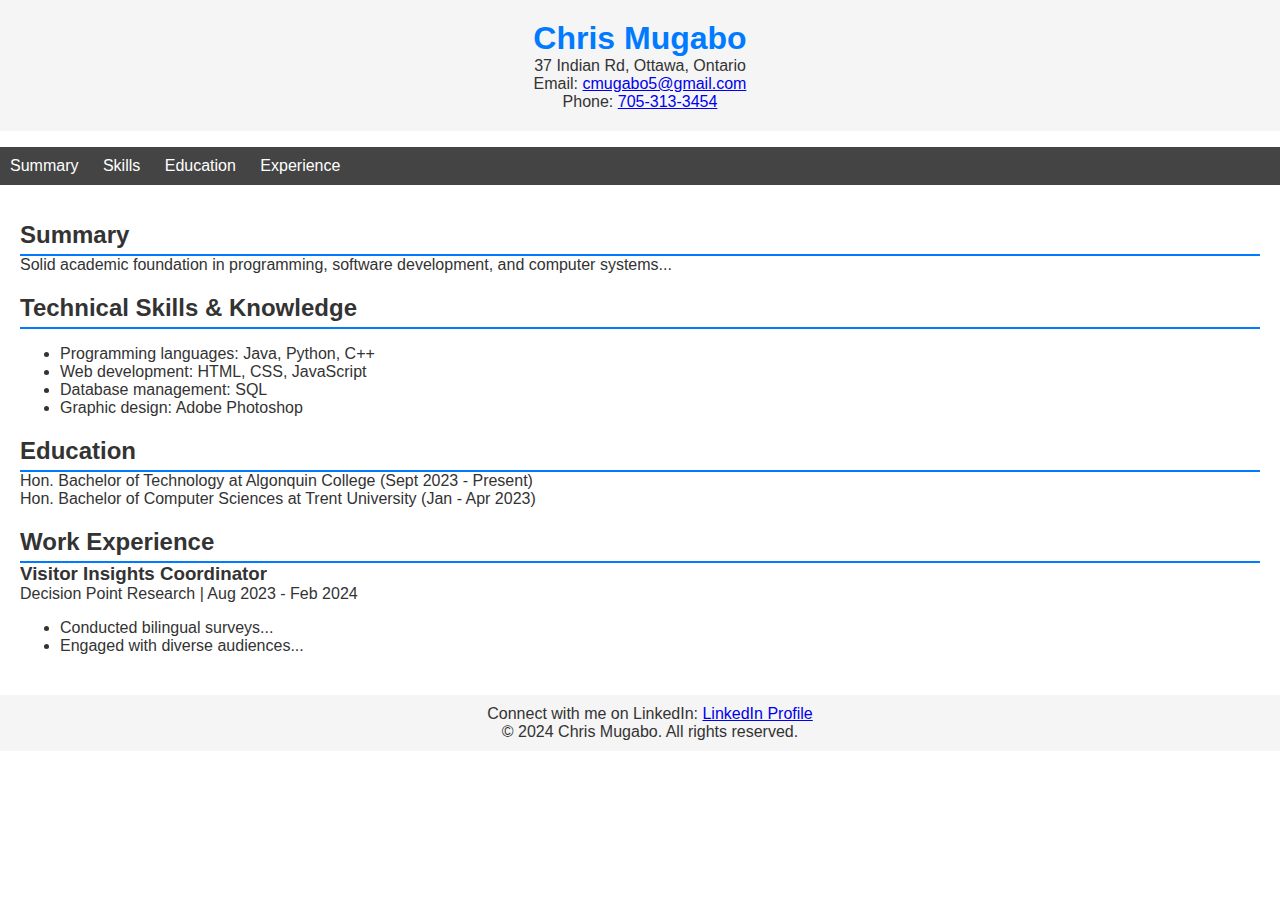
==== Lab4/index.html @ a1a1441d "edited the files" ====
<!DOCTYPE html>
<html lang="en">
<head>
    <meta charset="UTF-8">
    <meta name="viewport" content="width=device-width, initial-scale=1.0">
    <title>Chris Mugabo's Portfolio</title>
    <link rel="stylesheet" href="styles.css">
</head>
<body>
    <header>
        <h1>Chris Mugabo</h1>
        <p>37 Indian Rd, Ottawa, Ontario</p>
        <p>Email: <a href="mailto:cmugabo5@gmail.com">cmugabo5@gmail.com</a></p>
        <p>Phone: <a href="tel:7053133454">705-313-3454</a></p>
    </header>
    
    <nav>
        <ul>
            <li><a href="#summary">Summary</a></li>
            <li><a href="#skills">Skills</a></li>
            <li><a href="#education">Education</a></li>
            <li><a href="#experience">Experience</a></li>
        </ul>
    </nav>

    <main>
        <section id="summary">
            <h2>Summary</h2>
            <p>Solid academic foundation in programming, software development, and computer systems...</p>
        </section>

        <section id="skills">
            <h2>Technical Skills & Knowledge</h2>
            <ul>
                <li>Programming languages: Java, Python, C++</li>
                <li>Web development: HTML, CSS, JavaScript</li>
                <li>Database management: SQL</li>
                <li>Graphic design: Adobe Photoshop</li>
            </ul>
        </section>

        <section id="education">
            <h2>Education</h2>
            <p>Hon. Bachelor of Technology at Algonquin College (Sept 2023 - Present)</p>
            <p>Hon. Bachelor of Computer Sciences at Trent University (Jan - Apr 2023)</p>
        </section>

        <section id="experience">
            <h2>Work Experience</h2>
            <h3>Visitor Insights Coordinator</h3>
            <p>Decision Point Research | Aug 2023 - Feb 2024</p>
            <ul>
                <li>Conducted bilingual surveys...</li>
                <li>Engaged with diverse audiences...</li>
            </ul>
            <!-- Add more experiences here -->
        </section>
    </main>

    <footer>
        <p>Connect with me on LinkedIn: <a href="https://www.linkedin.com/in/chris-mugabo/">LinkedIn Profile</a></p>
        <p>&copy; 2024 Chris Mugabo. All rights reserved.</p>
    </footer>
</body>
</html>
---- Lab4/styles.css ----
/* styles.css */

/* Reset some default styles */
body, h1, h2, h3, p {
    margin: 0;
    padding: 0;
}

body {
    font-family: Arial, sans-serif;
    background-color: #FFFFFF;
    color: #333;
}

/* Header styles */
header {
    background-color: #F5F5F5;
    text-align: center;
    padding: 20px;
}

header h1 {
    color: #007BFF;
}

/* Navigation styles */
nav {
    background-color: #444;
}

nav ul {
    list-style: none;
    padding: 10px;
}

nav ul li {
    display: inline;
    margin-right: 20px;
}

nav ul li a {
    color: white;
    text-decoration: none;
}

/* Main content styles */
main {
    padding: 20px;
}

section {
    margin-bottom: 20px;
}

h2 {
    border-bottom: 2px solid #007BFF;
    padding-bottom: 5px;
}

/* Footer styles */
footer {
    background-color: #F5F5F5;
    text-align: center;
    padding: 10px;
    position: relative;
    bottom: 0;
    width: 100%;
}
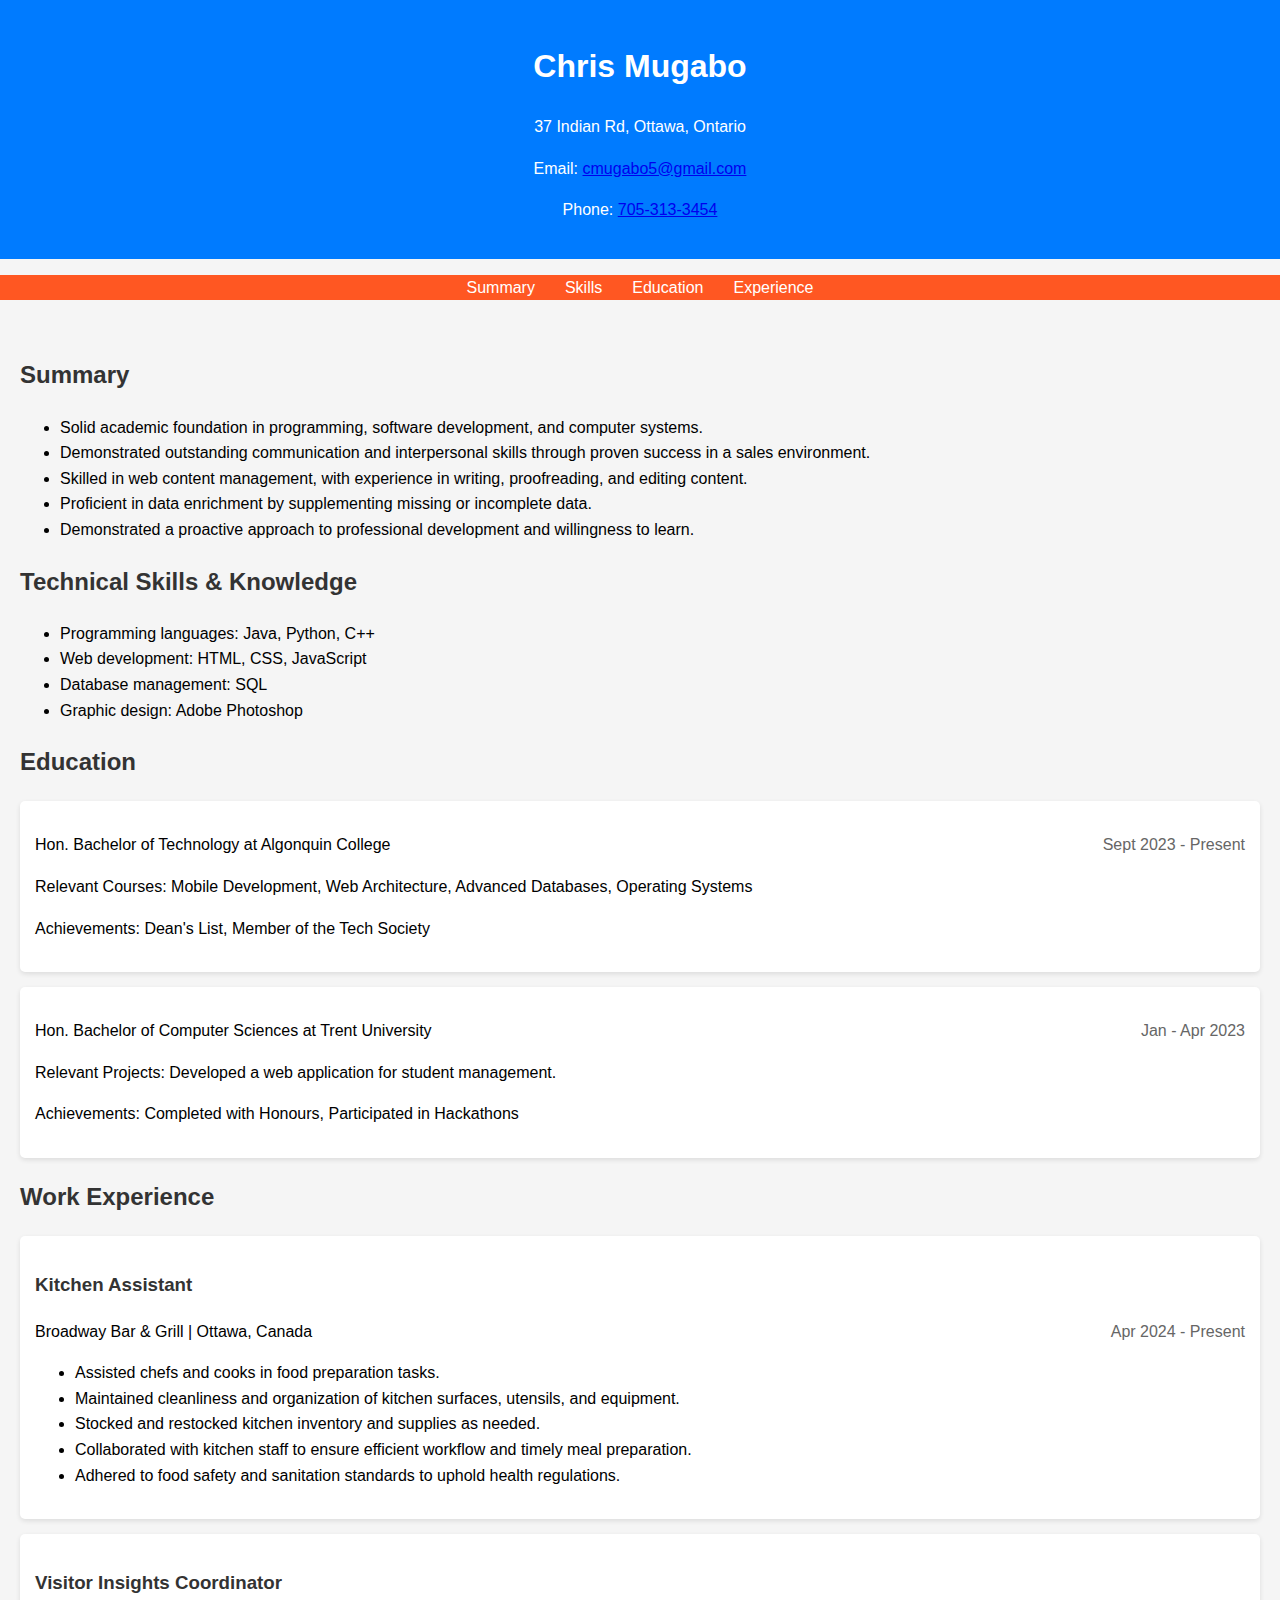
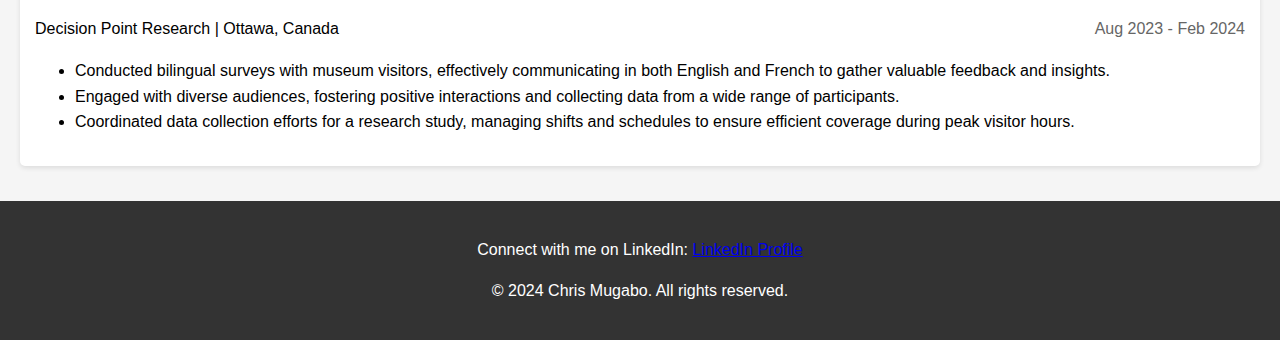
==== commit 7282c5e3: "added" ====
--- a/Lab4/index.html
+++ b/Lab4/index.html
@@ -26,7 +26,13 @@
     <main>
         <section id="summary">
             <h2>Summary</h2>
-            <p>Solid academic foundation in programming, software development, and computer systems...</p>
+            <ul>
+                <li>Solid academic foundation in programming, software development, and computer systems.</li>
+                <li>Demonstrated outstanding communication and interpersonal skills through proven success in a sales environment.</li>
+                <li>Skilled in web content management, with experience in writing, proofreading, and editing content.</li>
+                <li>Proficient in data enrichment by supplementing missing or incomplete data.</li>
+                <li>Demonstrated a proactive approach to professional development and willingness to learn.</li>
+            </ul>
         </section>
 
         <section id="skills">
@@ -41,19 +47,41 @@
 
         <section id="education">
             <h2>Education</h2>
-            <p>Hon. Bachelor of Technology at Algonquin College (Sept 2023 - Present)</p>
-            <p>Hon. Bachelor of Computer Sciences at Trent University (Jan - Apr 2023)</p>
+            <div class="education-item">
+                <p>Hon. Bachelor of Technology at Algonquin College <span class="date">Sept 2023 - Present</span></p>
+                <p>Relevant Courses: Mobile Development, Web Architecture, Advanced Databases, Operating Systems</p>
+                <p>Achievements: Dean's List, Member of the Tech Society</p>
+            </div>
+            <div class="education-item">
+                <p>Hon. Bachelor of Computer Sciences at Trent University <span class="date">Jan - Apr 2023</span></p>
+                <p>Relevant Projects: Developed a web application for student management.</p>
+                <p>Achievements: Completed with Honours, Participated in Hackathons</p>
+            </div>
         </section>
 
         <section id="experience">
             <h2>Work Experience</h2>
-            <h3>Visitor Insights Coordinator</h3>
-            <p>Decision Point Research | Aug 2023 - Feb 2024</p>
-            <ul>
-                <li>Conducted bilingual surveys...</li>
-                <li>Engaged with diverse audiences...</li>
-            </ul>
-            <!-- Add more experiences here -->
+            <div class="work-item">
+                <h3>Kitchen Assistant</h3>
+                <p>Broadway Bar & Grill | Ottawa, Canada <span class="date">Apr 2024 - Present</span></p>
+                <ul>
+                    <li>Assisted chefs and cooks in food preparation tasks.</li>
+                    <li>Maintained cleanliness and organization of kitchen surfaces, utensils, and equipment.</li>
+                    <li>Stocked and restocked kitchen inventory and supplies as needed.</li>
+                    <li>Collaborated with kitchen staff to ensure efficient workflow and timely meal preparation.</li>
+                    <li>Adhered to food safety and sanitation standards to uphold health regulations.</li>
+                </ul>
+            </div>
+
+            <div class="work-item">
+                <h3>Visitor Insights Coordinator</h3>
+                <p>Decision Point Research | Ottawa, Canada <span class="date">Aug 2023 - Feb 2024</span></p>
+                <ul>
+                    <li>Conducted bilingual surveys with museum visitors, effectively communicating in both English and French to gather valuable feedback and insights.</li>
+                    <li>Engaged with diverse audiences, fostering positive interactions and collecting data from a wide range of participants.</li>
+                    <li>Coordinated data collection efforts for a research study, managing shifts and schedules to ensure efficient coverage during peak visitor hours.</li>
+                </ul>
+            </div>
         </section>
     </main>
 
@@ -63,3 +91,6 @@
     </footer>
 </body>
 </html>
+
+
+
--- a/Lab4/styles.css
+++ b/Lab4/styles.css
@@ -1,41 +1,31 @@
-/* styles.css */
-
-/* Reset some default styles */
-body, h1, h2, h3, p {
+body {
+    font-family: "Arial", sans-serif;
+    line-height: 1.6;
     margin: 0;
     padding: 0;
+    background-color: #F5F5F5; /* Light grey background for better contrast */
 }
 
-body {
-    font-family: Arial, sans-serif;
-    background-color: #FFFFFF;
-    color: #333;
-}
-
-/* Header styles */
 header {
-    background-color: #F5F5F5;
+    background-color: #007BFF; /* Attractive blue color */
+    color: white;
     text-align: center;
     padding: 20px;
 }
 
-header h1 {
-    color: #007BFF;
-}
-
-/* Navigation styles */
 nav {
-    background-color: #444;
+    background-color: #FF5722; /* Attractive orange color for the nav bar */
 }
 
 nav ul {
-    list-style: none;
-    padding: 10px;
+    list-style-type: none;
+    padding: 0;
+    display: flex;
+    justify-content: center;
 }
 
 nav ul li {
-    display: inline;
-    margin-right: 20px;
+    margin: 0 15px;
 }
 
 nav ul li a {
@@ -43,26 +33,31 @@
     text-decoration: none;
 }
 
-/* Main content styles */
 main {
     padding: 20px;
 }
 
-section {
-    margin-bottom: 20px;
+h2, h3 {
+    color: #333;
 }
 
-h2 {
-    border-bottom: 2px solid #007BFF;
-    padding-bottom: 5px;
+.education-item, .work-item {
+    background: white;
+    padding: 15px;
+    margin-bottom: 15px;
+    border-radius: 5px;
+    box-shadow: 0 2px 5px rgba(0, 0, 0, 0.1);
 }
 
-/* Footer styles */
+.date {
+    float: right; /* Right-align the dates */
+    font-weight: normal;
+    color: #666;
+}
+
 footer {
-    background-color: #F5F5F5;
     text-align: center;
-    padding: 10px;
-    position: relative;
-    bottom: 0;
-    width: 100%;
+    padding: 20px;
+    background-color: #333;
+    color: white;
 }
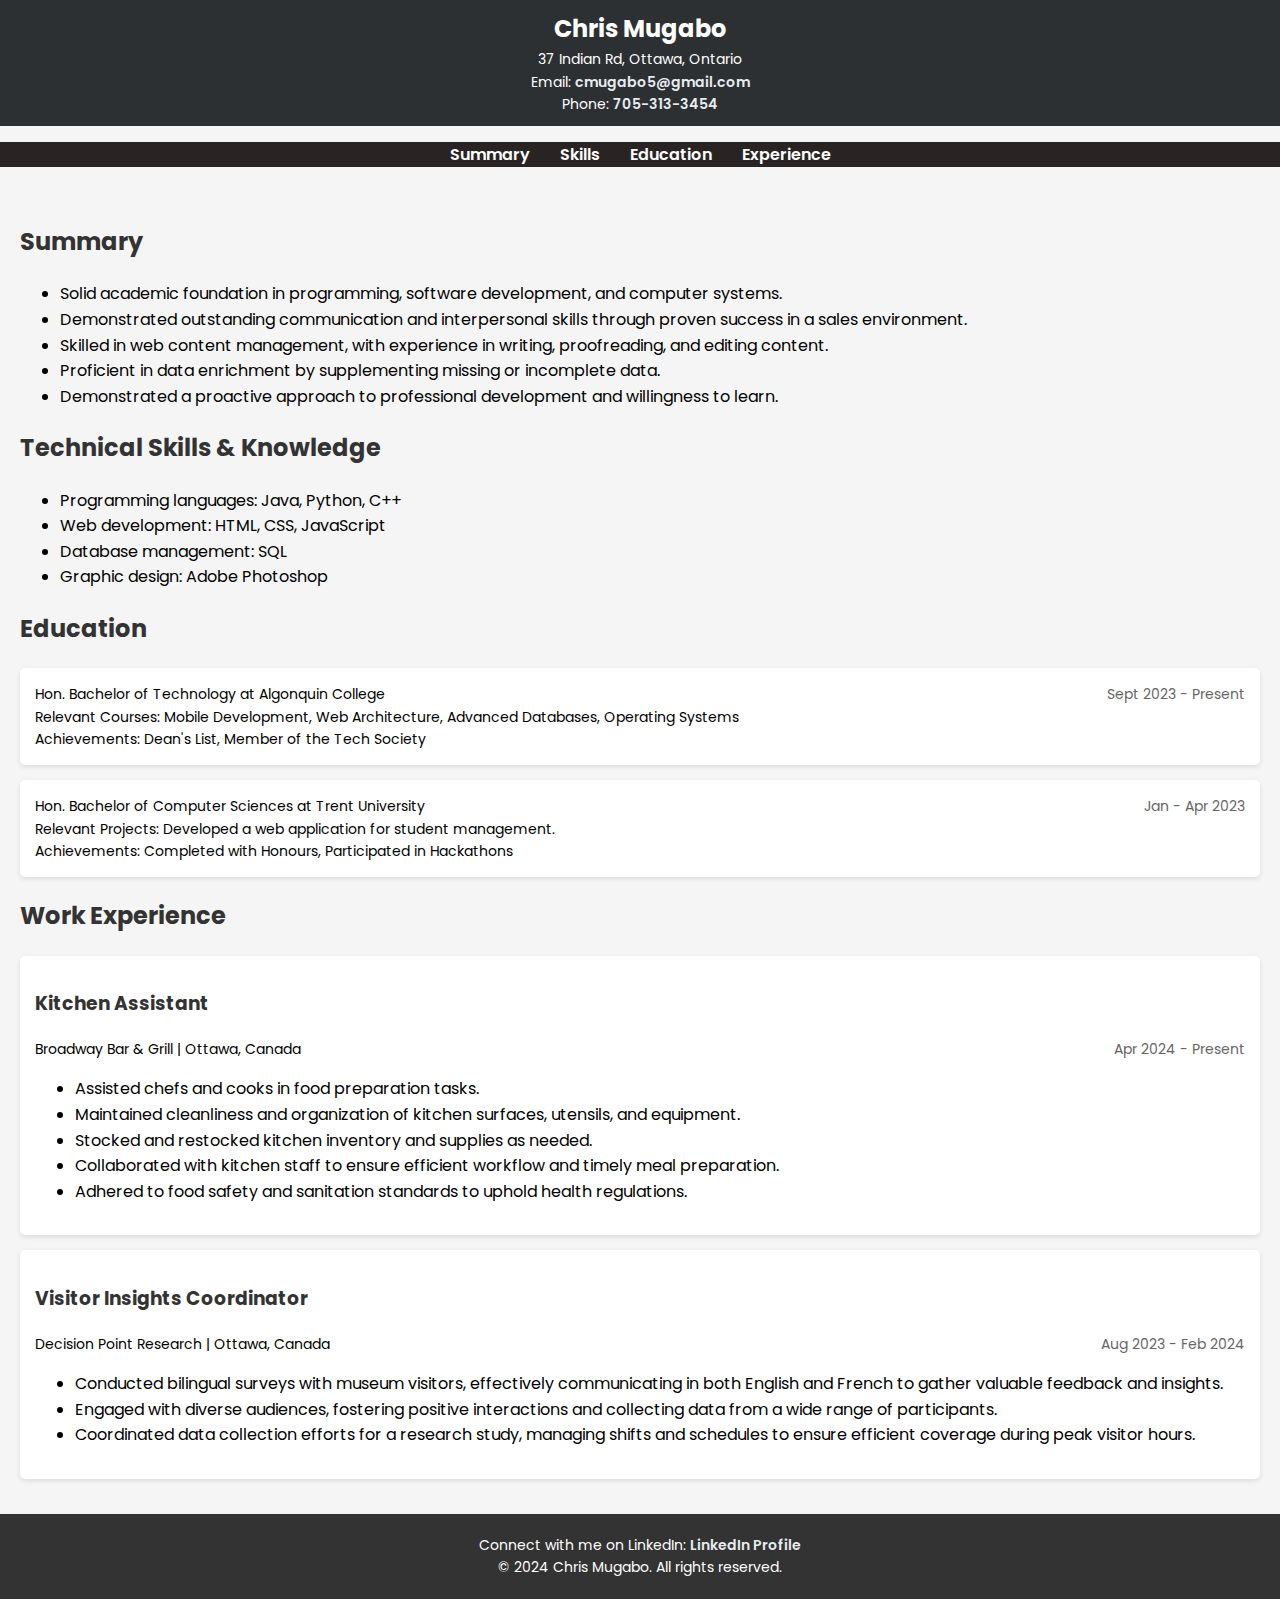
==== commit ac80398b: "finished the read me" ====
--- a/Lab4/index.html
+++ b/Lab4/index.html
@@ -5,6 +5,8 @@
     <meta name="viewport" content="width=device-width, initial-scale=1.0">
     <title>Chris Mugabo's Portfolio</title>
     <link rel="stylesheet" href="styles.css">
+    <link href="https://fonts.googleapis.com/css2?family=Poppins:wght@400;600&display=swap" rel="stylesheet">
+
 </head>
 <body>
     <header>
--- a/Lab4/styles.css
+++ b/Lab4/styles.css
@@ -1,20 +1,44 @@
 body {
-    font-family: "Arial", sans-serif;
+    font-family: 'Poppins', sans-serif; /* Apply the stylish font to the body */
     line-height: 1.6;
     margin: 0;
     padding: 0;
     background-color: #F5F5F5; /* Light grey background for better contrast */
 }
+ 
 
 header {
-    background-color: #007BFF; /* Attractive blue color */
+    background-color: #2d3032; /* Attractive dark color */
     color: white;
     text-align: center;
-    padding: 20px;
+    padding: 10px; /* Reduced padding */
 }
 
+h1 {
+    font-size: 24px; /* Adjusted font size for the header */
+    margin: 0; /* Remove default margin */
+}
+
+p {
+    font-size: 14px; /* Adjusted font size for paragraph text */
+    margin: 0; /* Remove default margin */
+}
+
+/* Style for links */
+a {
+    color: #e8ecf1; /* Stylish blue color for links */
+    text-decoration: none; /* Remove underline */
+    font-weight: 600; /* Bold font for links */
+}
+
+a:hover {
+    text-decoration: underline; /* Add underline on hover for emphasis */
+}
+
+
+
 nav {
-    background-color: #FF5722; /* Attractive orange color for the nav bar */
+    background-color: #292423; /* Attractive orange color for the nav bar */
 }
 
 nav ul {
